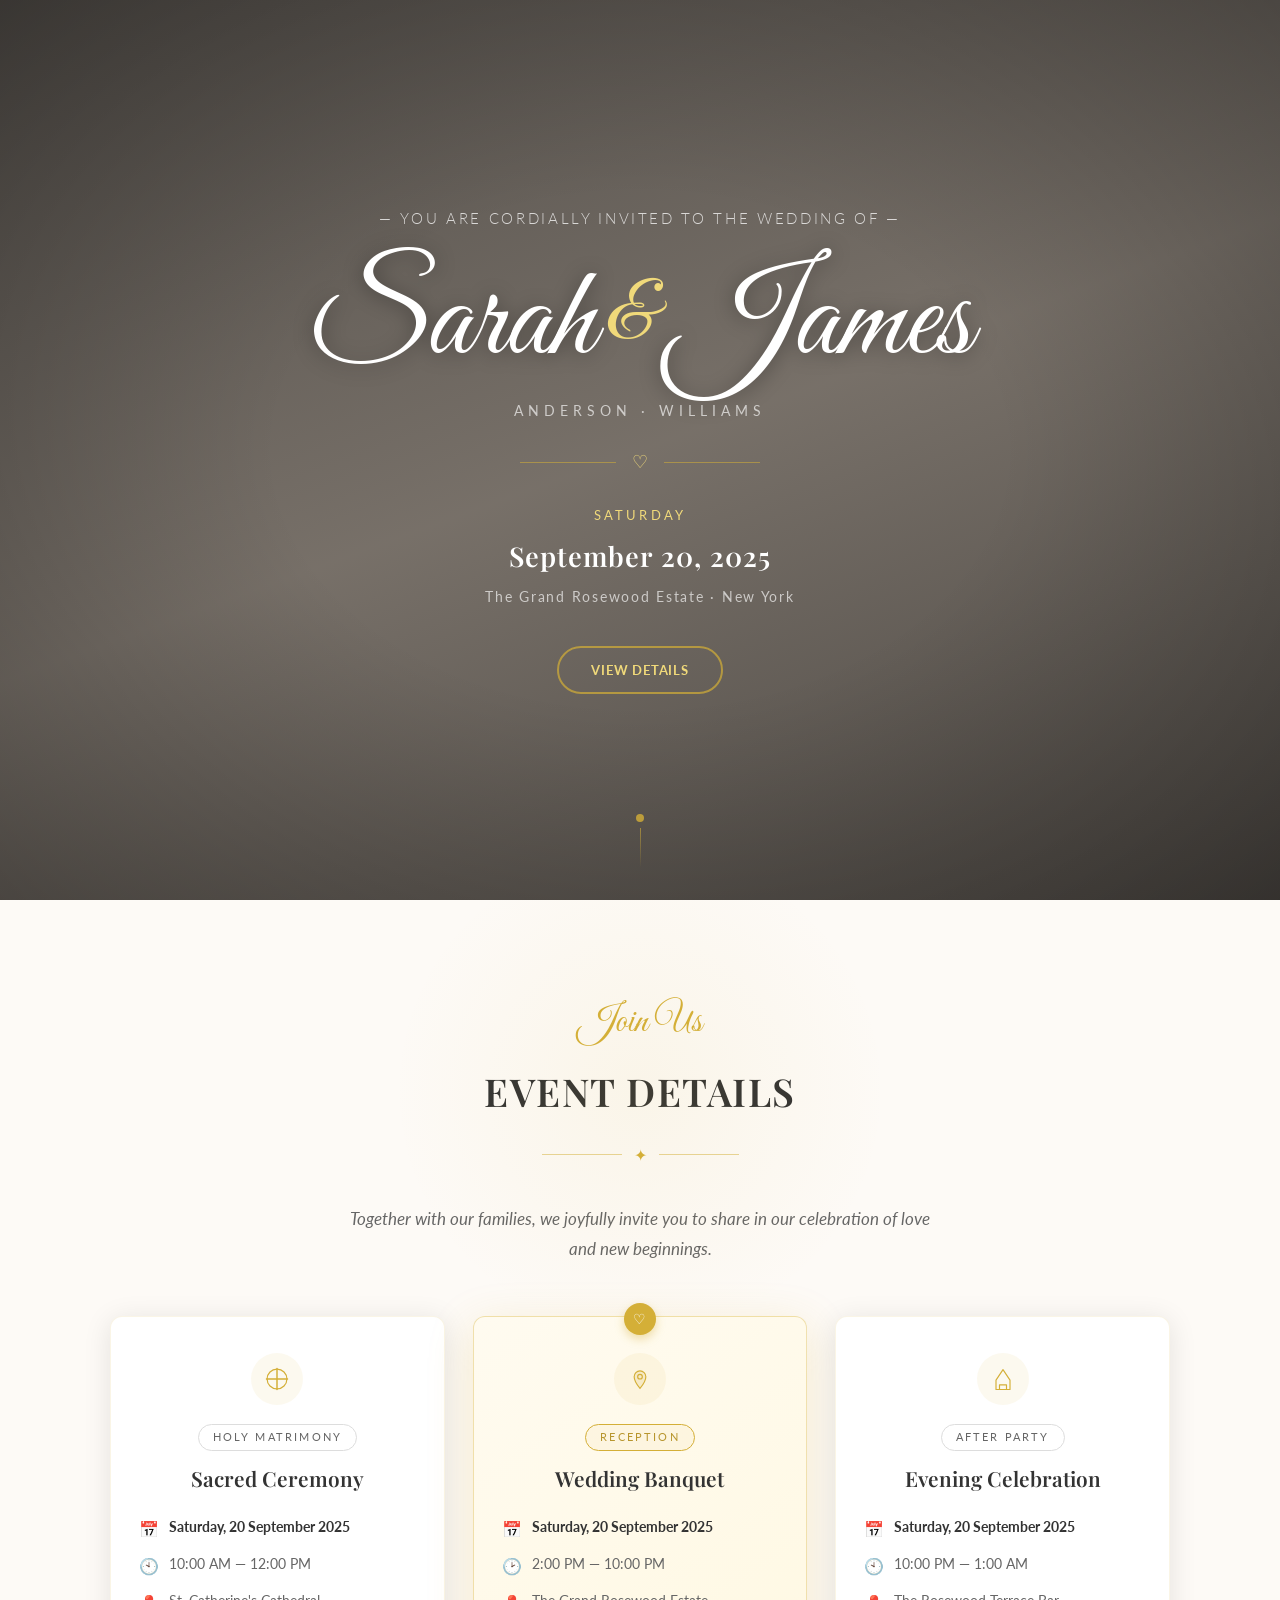
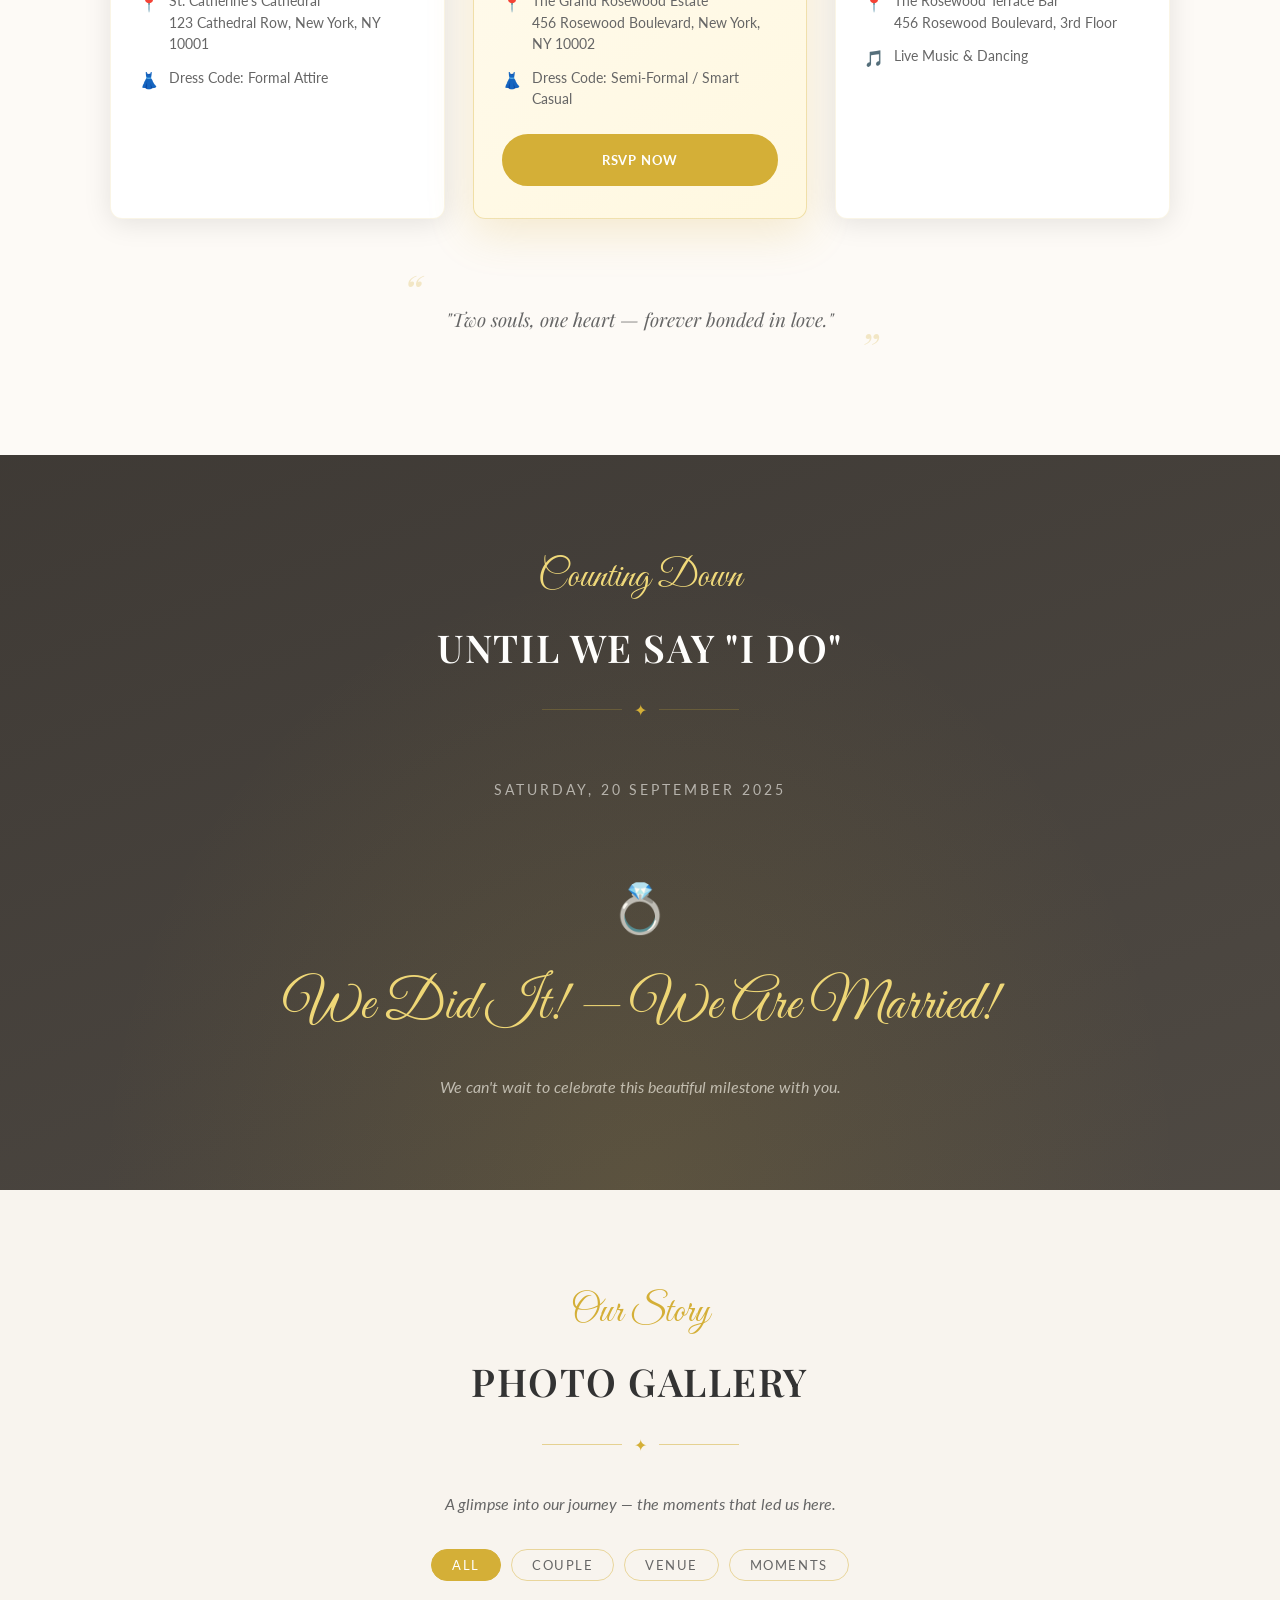
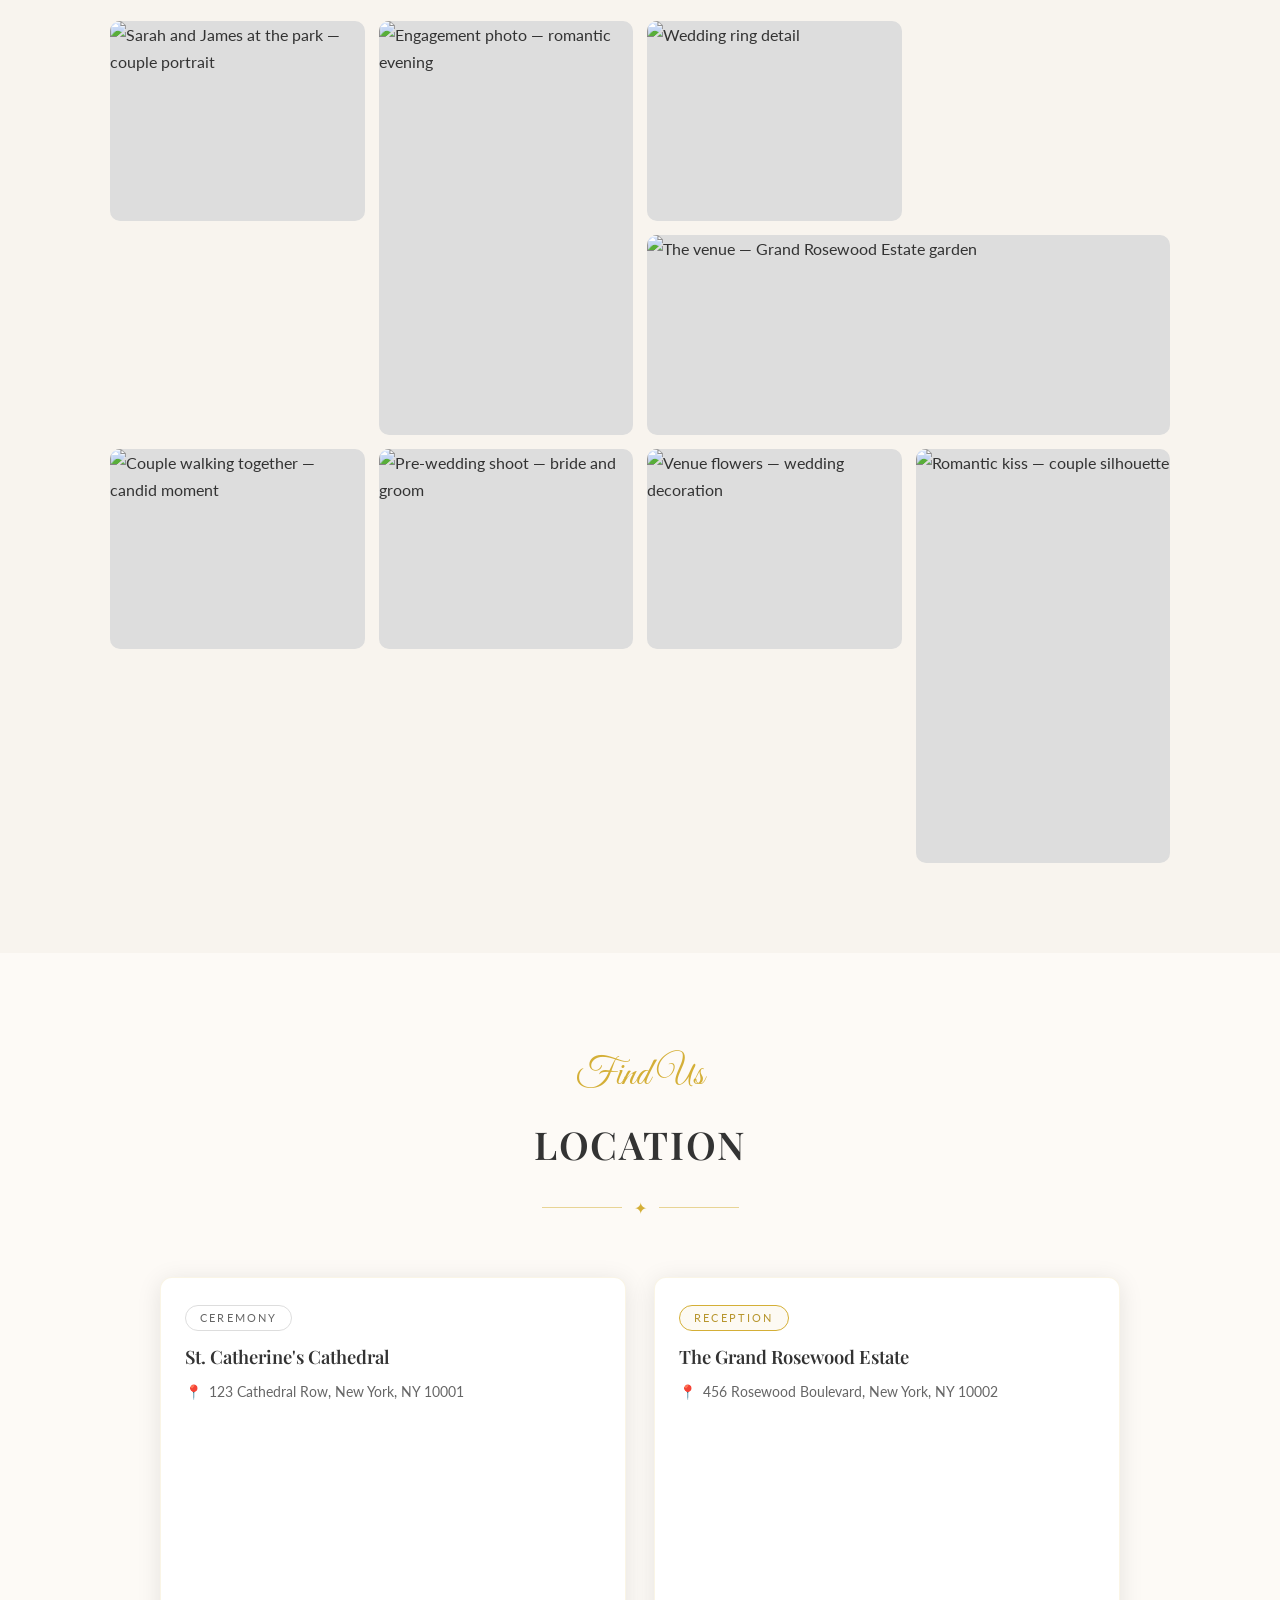
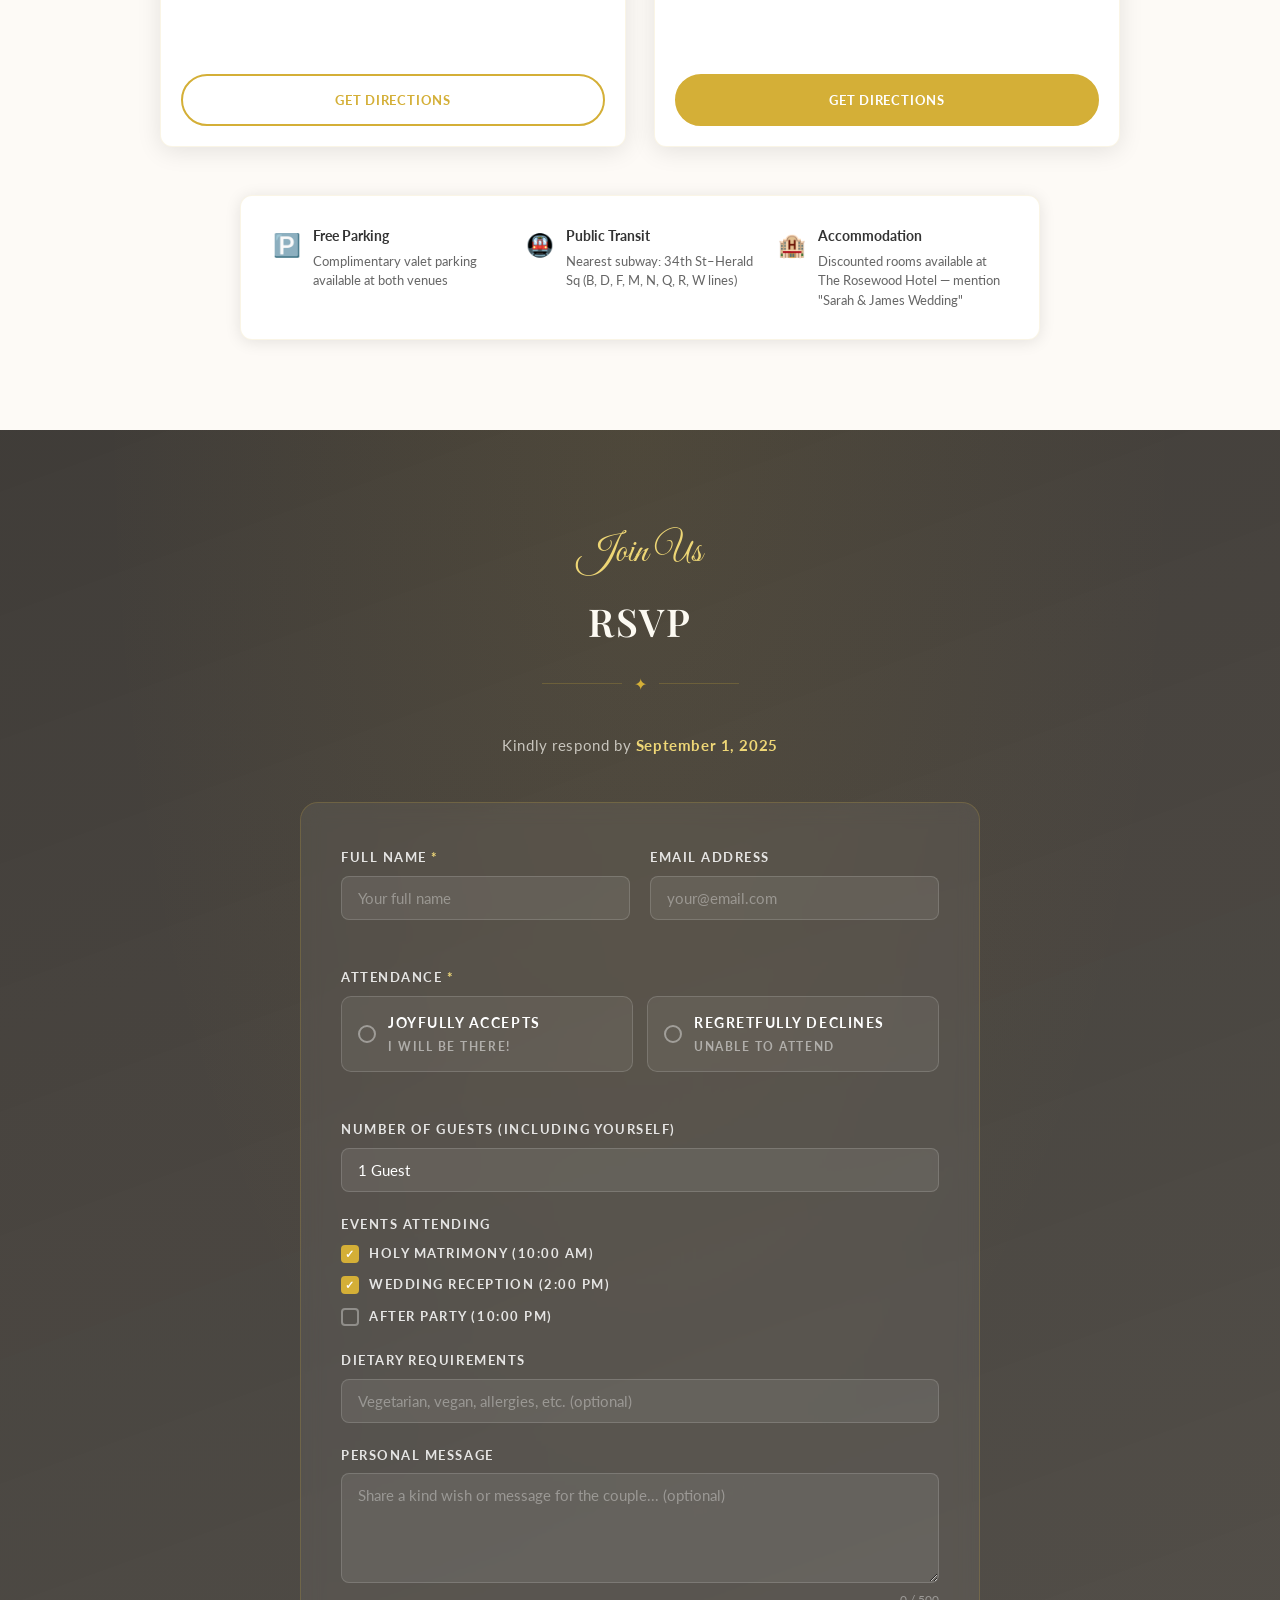
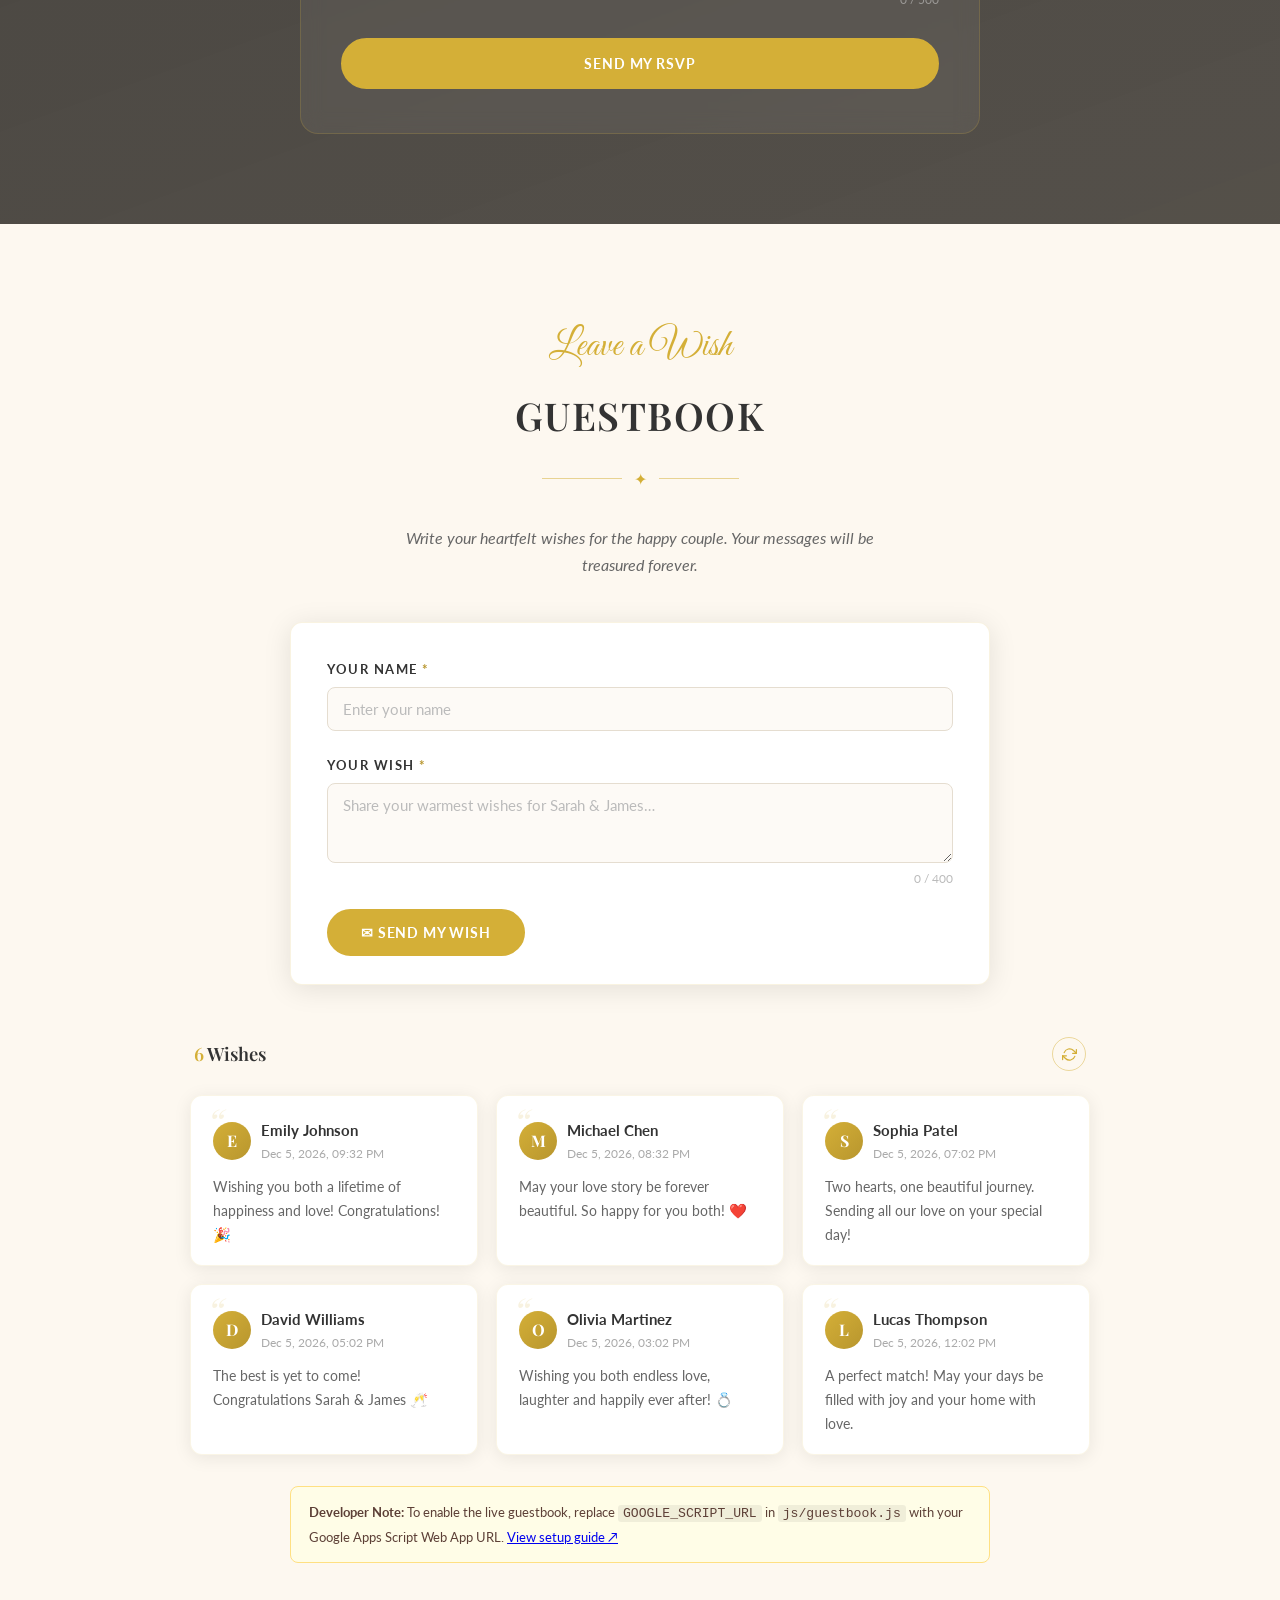
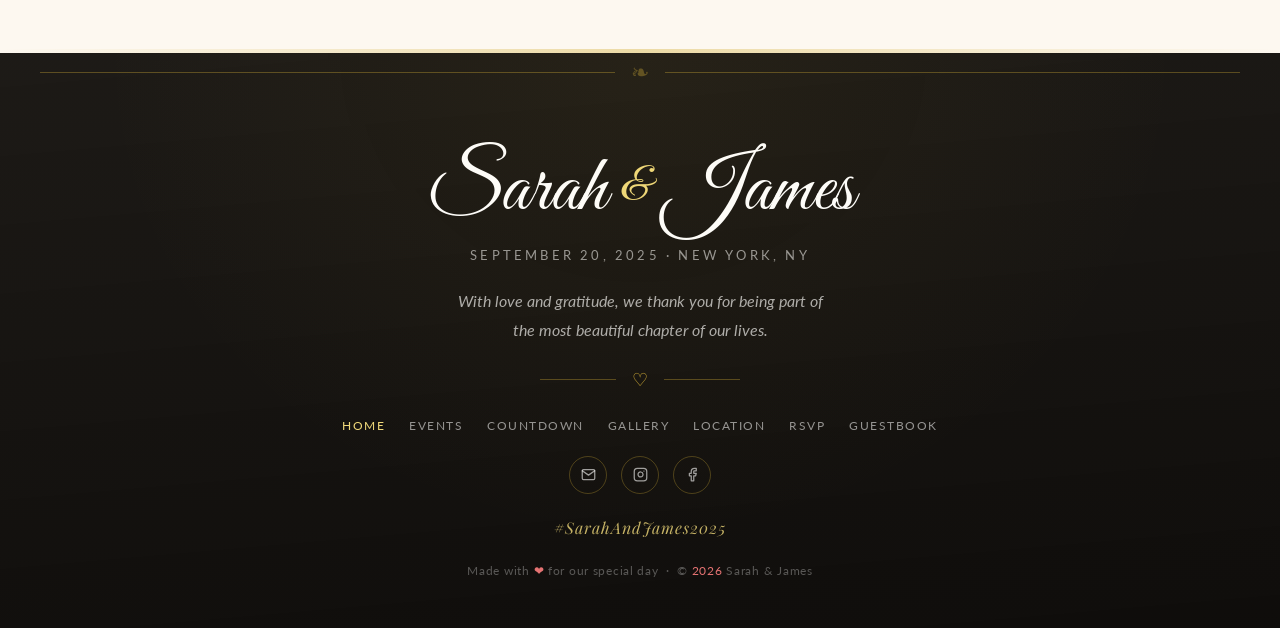
==== index.html @ 91fdfc3d "forgot index" ====
<!DOCTYPE html>
<html lang="en">
<head>
  <meta charset="UTF-8" />
  <meta name="viewport" content="width=device-width, initial-scale=1.0" />
  <title>Sarah & James — Wedding Invitation</title>
  <meta name="description" content="You are cordially invited to celebrate the wedding of Sarah & James" />

  <!-- Fonts -->
  <link rel="preconnect" href="https://fonts.googleapis.com" />
  <link rel="preconnect" href="https://fonts.gstatic.com" crossorigin />
  <link href="https://fonts.googleapis.com/css2?family=Great+Vibes&family=Playfair+Display:ital,wght@0,400;0,600;0,700;1,400&family=Lato:wght@300;400;700&display=swap" rel="stylesheet" />

  <!-- Global CSS -->
  <link rel="stylesheet" href="css/global.css" />
</head>
<body>

  <!-- Loading Screen -->
  <div id="loading-screen">
    <div class="loader-inner">
      <p class="loader-names">Sarah & James</p>
      <div class="loader-bar"><span></span></div>
    </div>
  </div>

  <!-- App Container -->
  <div id="app"></div>

  <!-- Scripts -->
  <script src="js/main.js" type="module"></script>
</body>
</html>
---- css/global.css ----
/* ===========================
   GLOBAL CSS — Wedding Invite
   =========================== */

*, *::before, *::after {
  box-sizing: border-box;
  margin: 0;
  padding: 0;
}

:root {
  --bg:        #fdfaf6;
  --gold:      #d4af37;
  --gold-dark: #b8962e;
  --gold-light:#f0d97a;
  --text:      #333;
  --text-light:#666;
  --white:     #fff;
  --shadow:    rgba(0,0,0,0.10);
  --radius:    12px;
  --max-w:     1200px;
  --section-pad: 90px 20px;
  --font-heading: 'Playfair Display', Georgia, serif;
  --font-script:  'Great Vibes', cursive;
  --font-body:    'Lato', sans-serif;
  --transition:   0.35s ease;
}

html {
  scroll-behavior: smooth;
  font-size: 16px;
}

body {
  font-family: var(--font-body);
  background: var(--bg);
  color: var(--text);
  line-height: 1.7;
  overflow-x: hidden;
}

/* ---- Loading Screen ---- */
#loading-screen {
  position: fixed;
  inset: 0;
  background: var(--bg);
  display: flex;
  align-items: center;
  justify-content: center;
  z-index: 9999;
  transition: opacity 0.6s ease, visibility 0.6s ease;
}
#loading-screen.hidden {
  opacity: 0;
  visibility: hidden;
  pointer-events: none;
}
.loader-inner { text-align: center; }
.loader-names {
  font-family: var(--font-script);
  font-size: clamp(2.4rem, 6vw, 3.8rem);
  color: var(--gold);
  margin-bottom: 18px;
  animation: pulse 1.5s ease-in-out infinite;
}
.loader-bar {
  width: 180px;
  height: 3px;
  background: #e8dfc8;
  border-radius: 99px;
  overflow: hidden;
  margin: 0 auto;
}
.loader-bar span {
  display: block;
  height: 100%;
  background: var(--gold);
  border-radius: 99px;
  animation: loading-bar 1.8s ease-in-out infinite;
}
@keyframes loading-bar {
  0%   { width: 0; margin-left: 0; }
  50%  { width: 60%; margin-left: 20%; }
  100% { width: 0; margin-left: 100%; }
}
@keyframes pulse {
  0%, 100% { opacity: 1; }
  50%       { opacity: 0.6; }
}

/* ---- Scroll Reveal ---- */
.reveal {
  opacity: 0;
  transform: translateY(36px);
  transition: opacity 0.75s ease, transform 0.75s ease;
}
.reveal.visible {
  opacity: 1;
  transform: none;
}
.reveal-delay-1 { transition-delay: 0.10s; }
.reveal-delay-2 { transition-delay: 0.22s; }
.reveal-delay-3 { transition-delay: 0.36s; }
.reveal-delay-4 { transition-delay: 0.50s; }

/* ---- Section Wrapper ---- */
.section-wrapper {
  max-width: var(--max-w);
  margin: 0 auto;
  padding: var(--section-pad);
  width: 100%;
}

/* ---- Section Title ---- */
.section-title {
  text-align: center;
  margin-bottom: 56px;
}
.section-title .script-label {
  display: block;
  font-family: var(--font-script);
  font-size: clamp(1.8rem, 4vw, 2.4rem);
  color: var(--gold);
  margin-bottom: 4px;
}
.section-title h2 {
  font-family: var(--font-heading);
  font-size: clamp(1.7rem, 4vw, 2.4rem);
  font-weight: 600;
  color: var(--text);
  letter-spacing: 0.04em;
  text-transform: uppercase;
}
.section-title .divider {
  display: flex;
  align-items: center;
  justify-content: center;
  gap: 12px;
  margin-top: 16px;
}
.section-title .divider::before,
.section-title .divider::after {
  content: '';
  flex: 1;
  max-width: 80px;
  height: 1px;
  background: var(--gold);
  opacity: 0.5;
}
.section-title .divider-icon {
  font-size: 1rem;
  color: var(--gold);
}

/* ---- Buttons ---- */
.btn {
  display: inline-block;
  padding: 13px 36px;
  border-radius: 50px;
  font-family: var(--font-body);
  font-size: 0.95rem;
  font-weight: 700;
  letter-spacing: 0.06em;
  text-transform: uppercase;
  cursor: pointer;
  border: 2px solid transparent;
  transition: all var(--transition);
  text-decoration: none;
}
.btn-primary {
  background: var(--gold);
  color: var(--white);
  border-color: var(--gold);
}
.btn-primary:hover {
  background: var(--gold-dark);
  border-color: var(--gold-dark);
  transform: translateY(-2px);
  box-shadow: 0 8px 22px rgba(212,175,55,0.35);
}
.btn-outline {
  background: transparent;
  color: var(--gold);
  border-color: var(--gold);
}
.btn-outline:hover {
  background: var(--gold);
  color: var(--white);
  transform: translateY(-2px);
}

/* ---- Ornament / Separator ---- */
.ornament {
  text-align: center;
  margin: 8px 0;
  font-size: 1.3rem;
  color: var(--gold);
  opacity: 0.7;
  letter-spacing: 0.3em;
}

/* ---- Scrollbar ---- */
::-webkit-scrollbar { width: 6px; }
::-webkit-scrollbar-track { background: var(--bg); }
::-webkit-scrollbar-thumb { background: var(--gold); border-radius: 99px; }

/* ---- Selection ---- */
::selection { background: var(--gold-light); color: var(--text); }

/* ---- Responsive helpers ---- */
@media (max-width: 768px) {
  :root { --section-pad: 60px 18px; }
  .section-title { margin-bottom: 36px; }
}
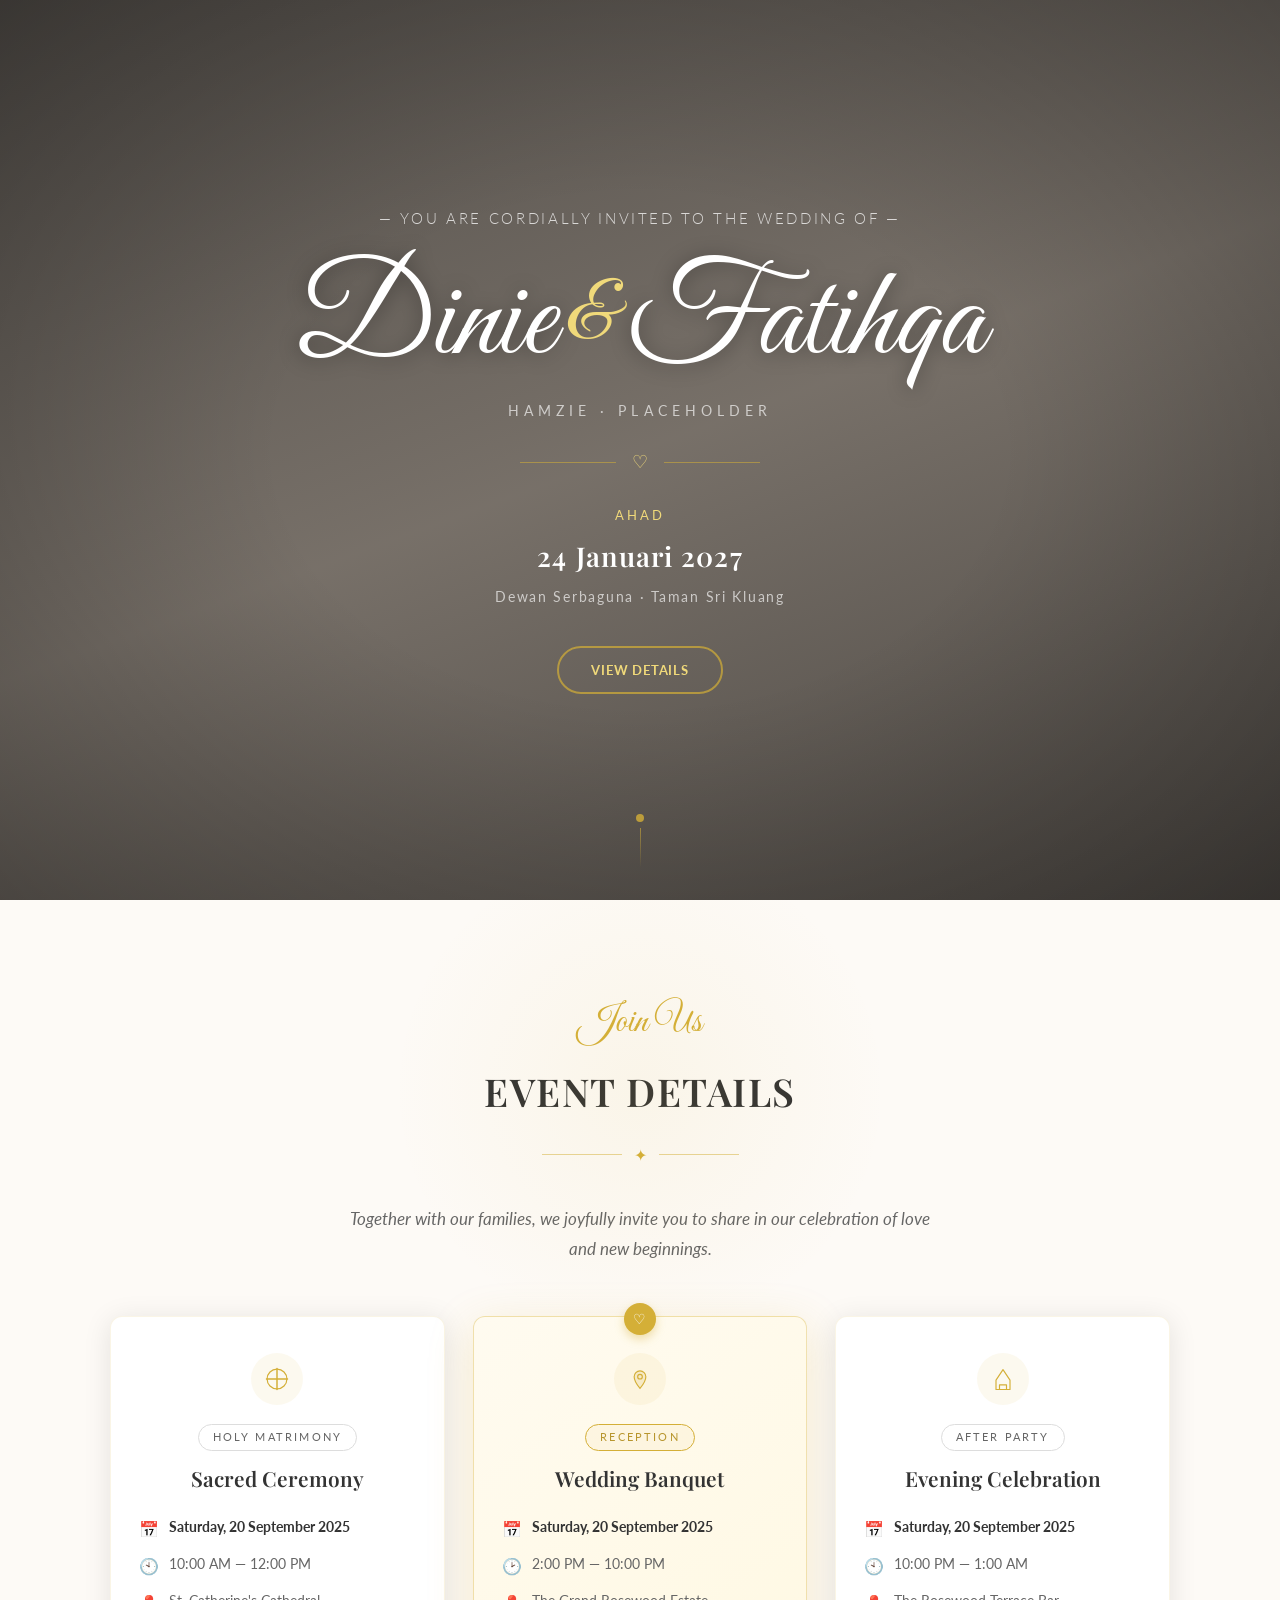
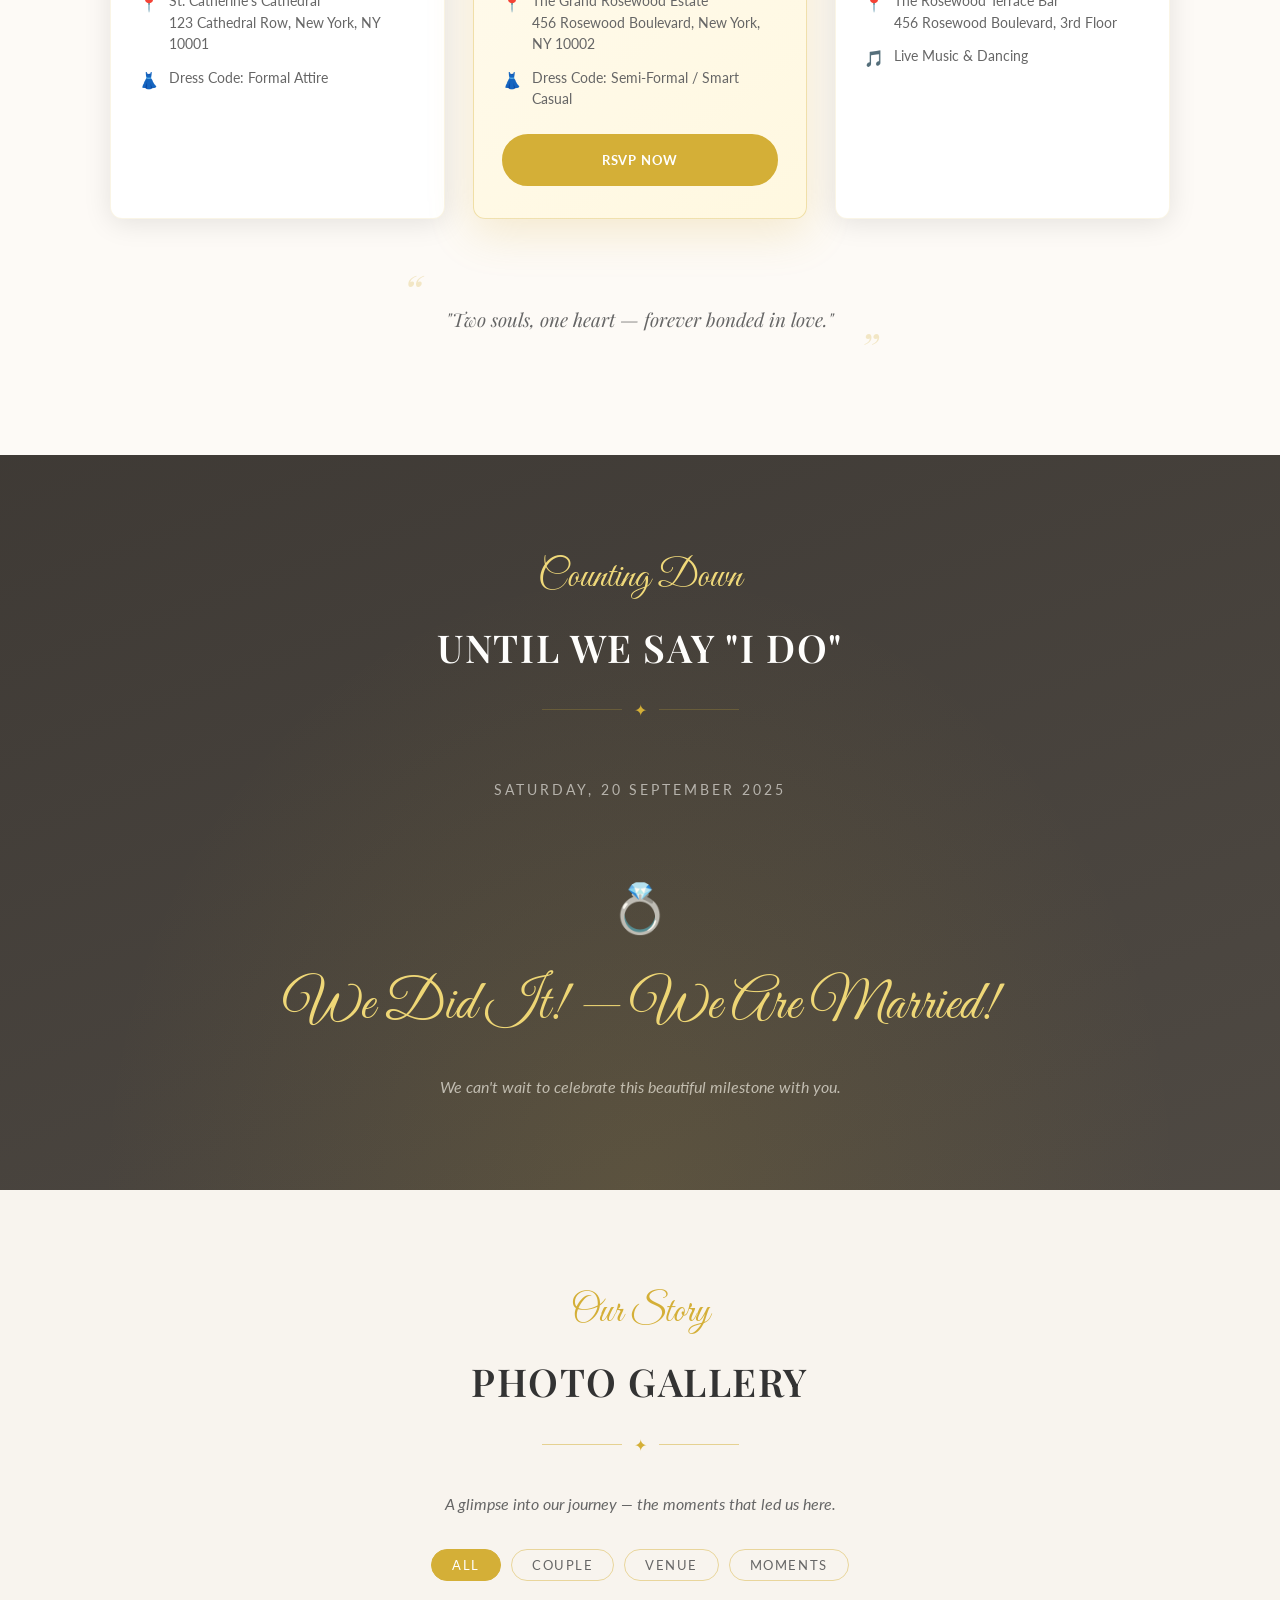
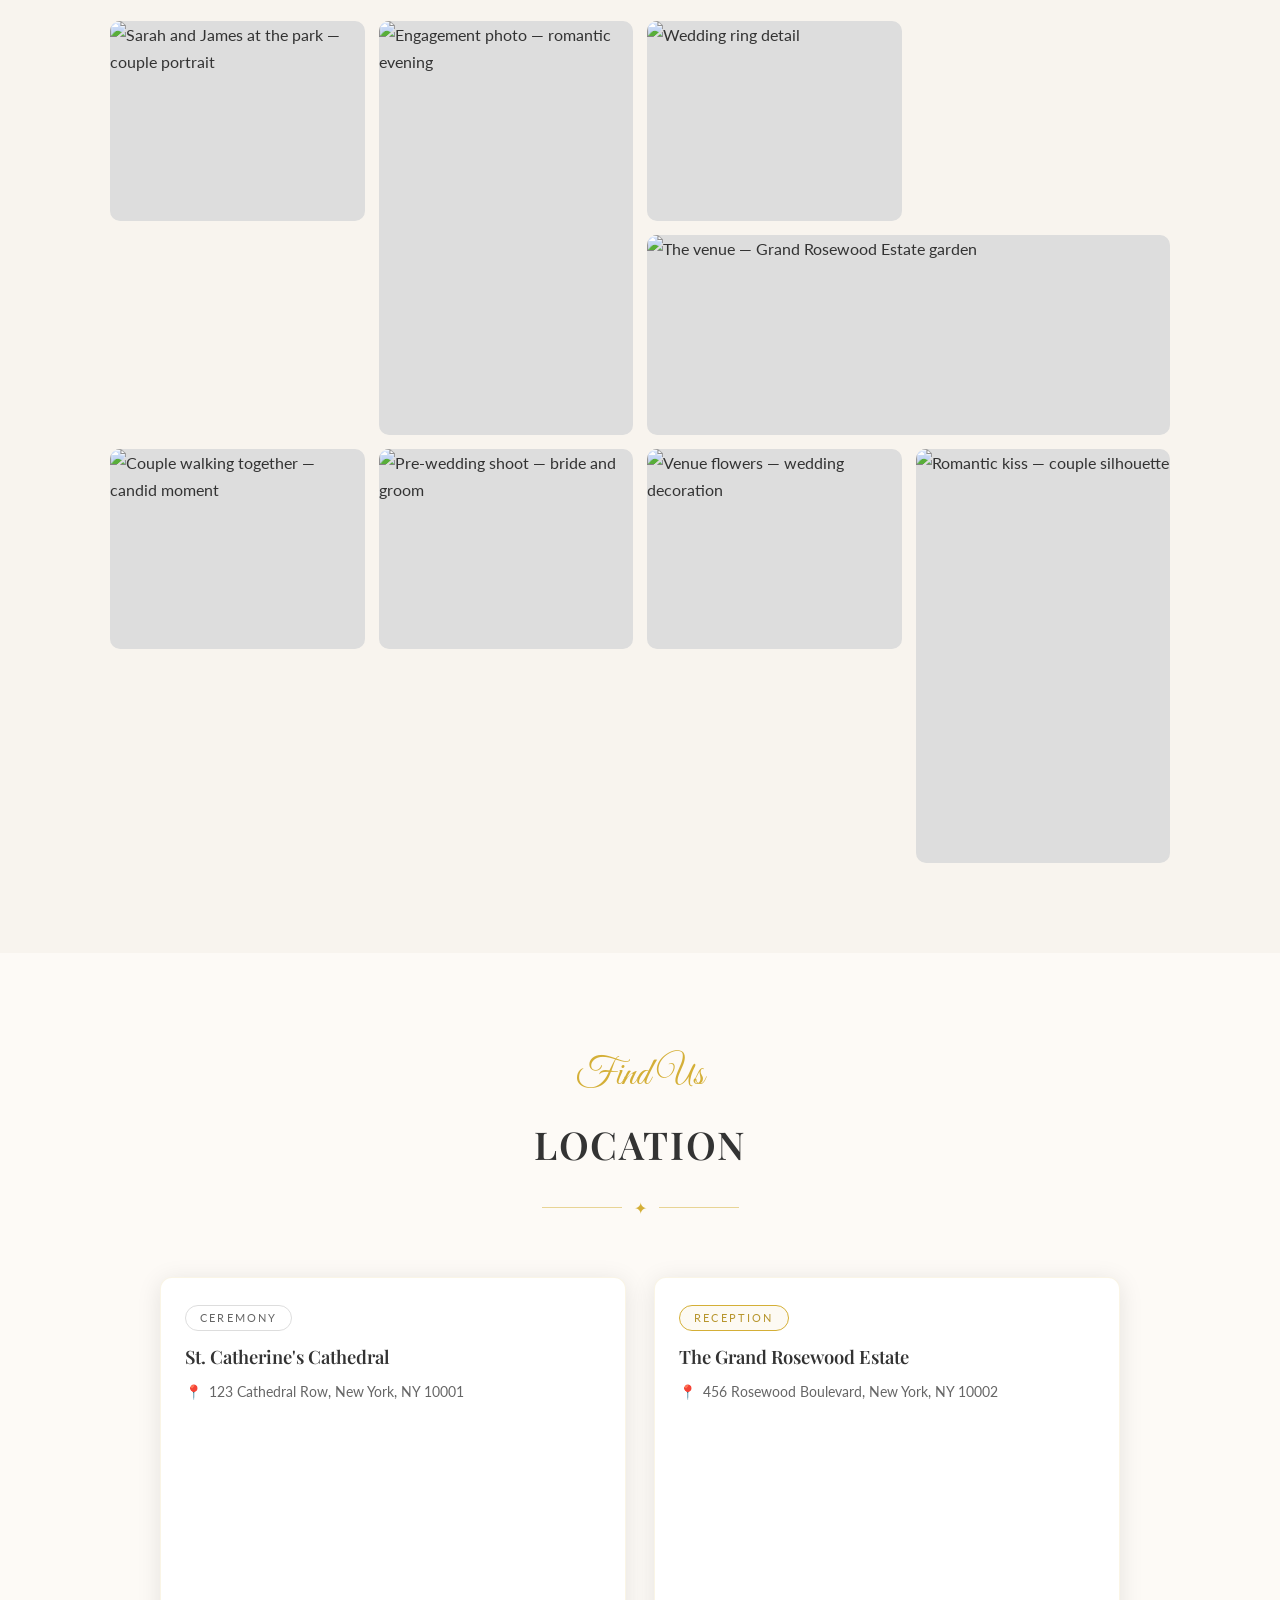
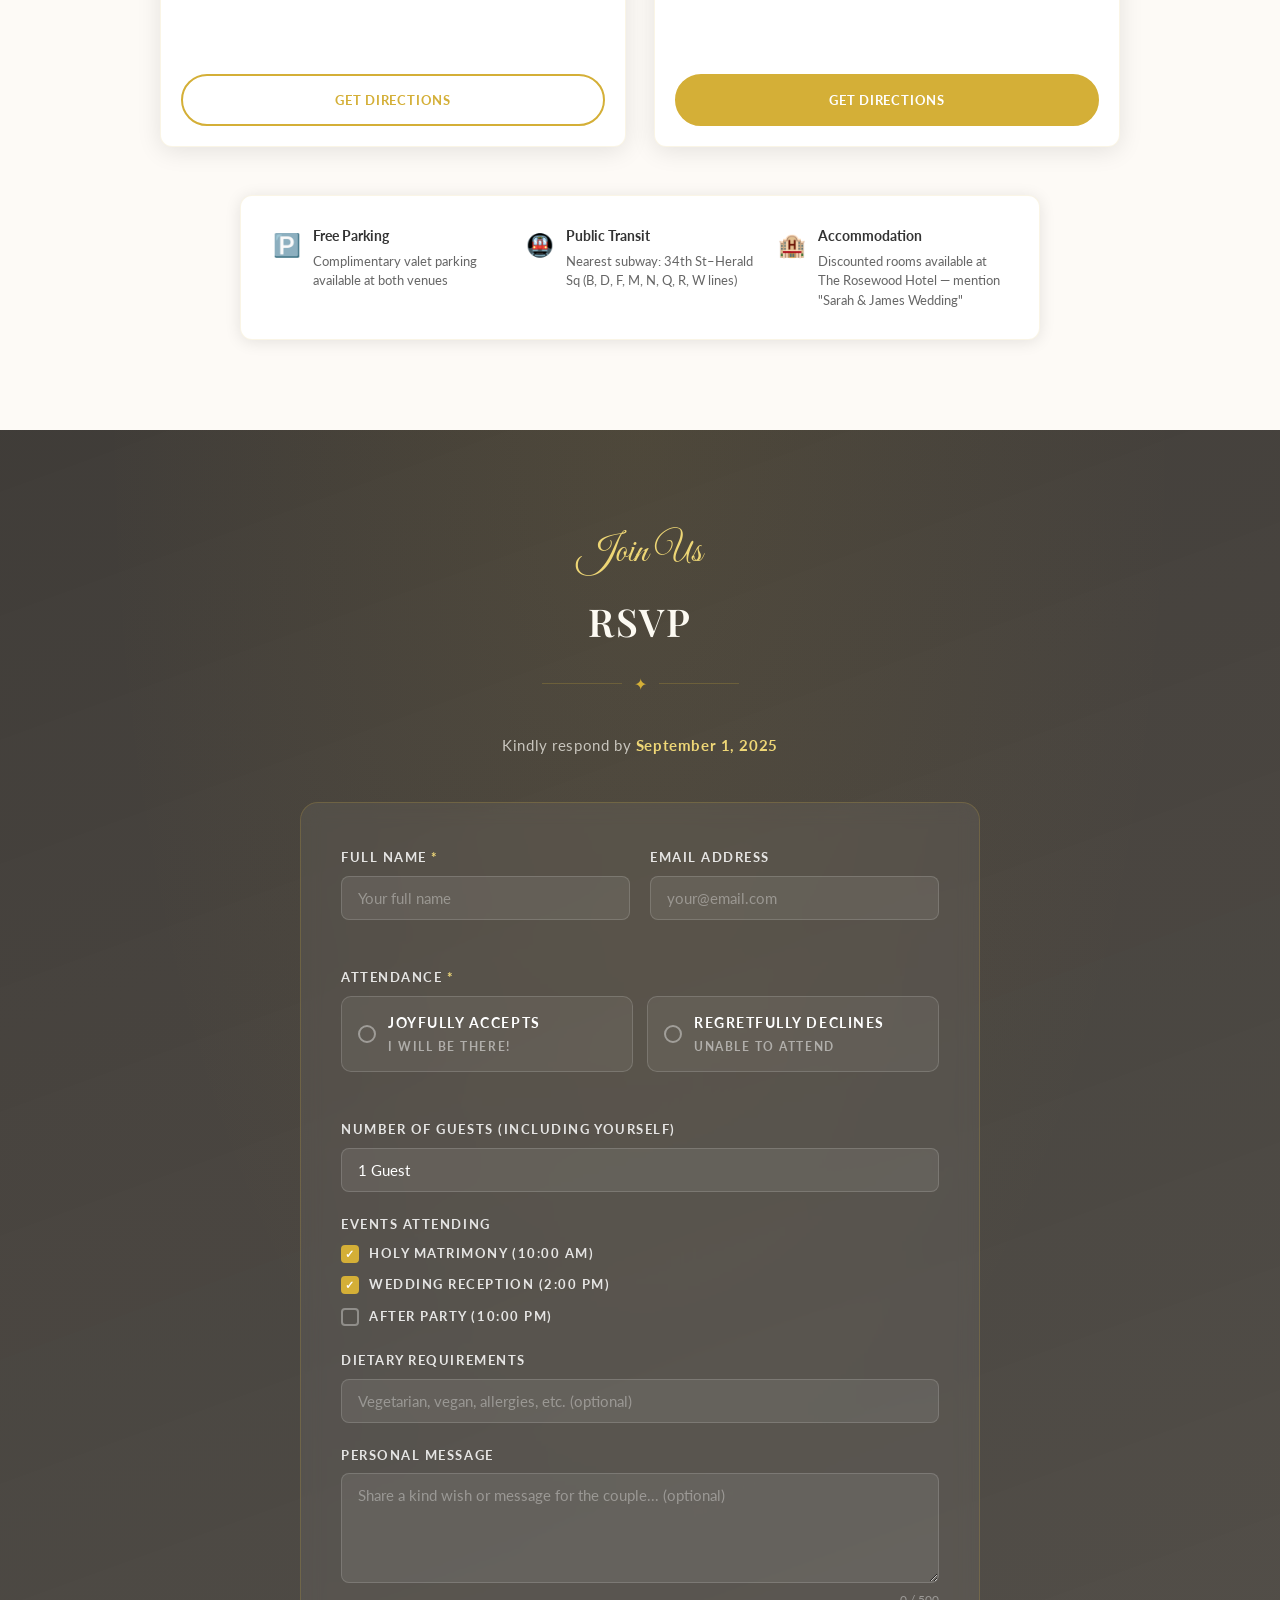
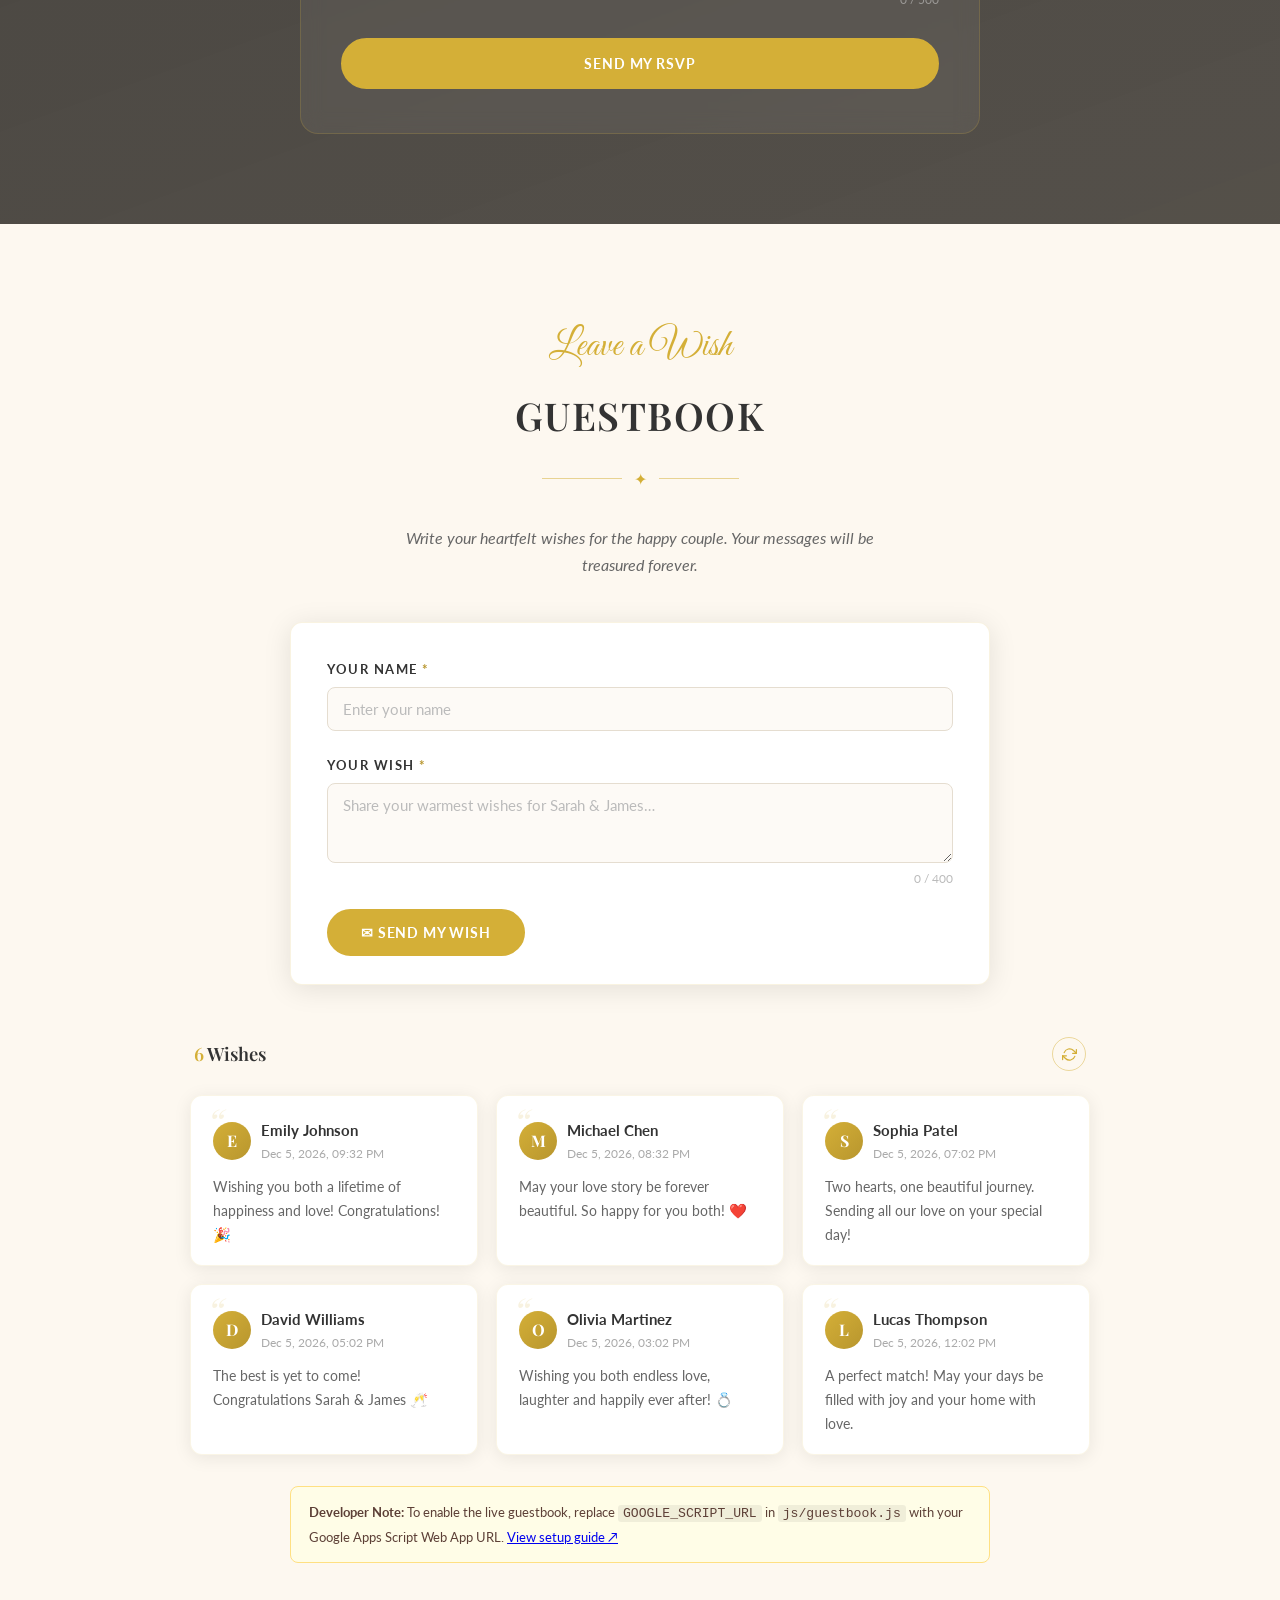
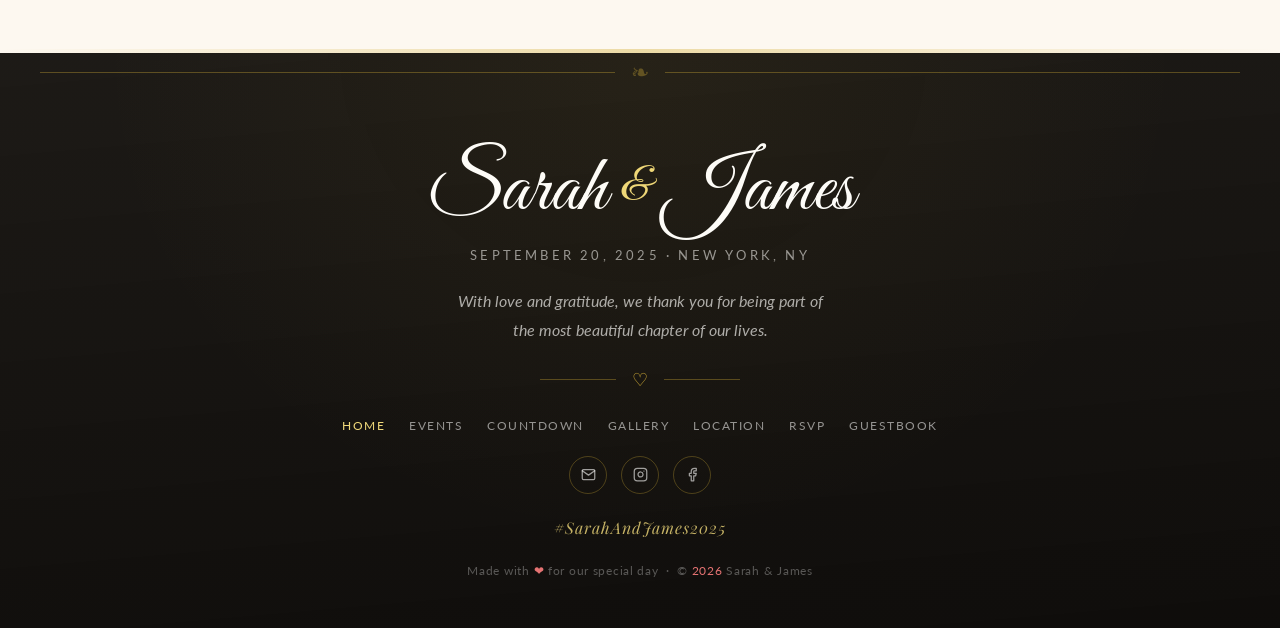
==== commit db85b9f2: "change details" ====
--- a/index.html
+++ b/index.html
@@ -3,7 +3,7 @@
 <head>
   <meta charset="UTF-8" />
   <meta name="viewport" content="width=device-width, initial-scale=1.0" />
-  <title>Sarah & James — Wedding Invitation</title>
+  <title>Dinie & Fatihqa — Wedding Invitation</title>
   <meta name="description" content="You are cordially invited to celebrate the wedding of Sarah & James" />
 
   <!-- Fonts -->
@@ -19,7 +19,7 @@
   <!-- Loading Screen -->
   <div id="loading-screen">
     <div class="loader-inner">
-      <p class="loader-names">Sarah & James</p>
+      <p class="loader-names">Dinie & Fatihqa</p>
       <div class="loader-bar"><span></span></div>
     </div>
   </div>
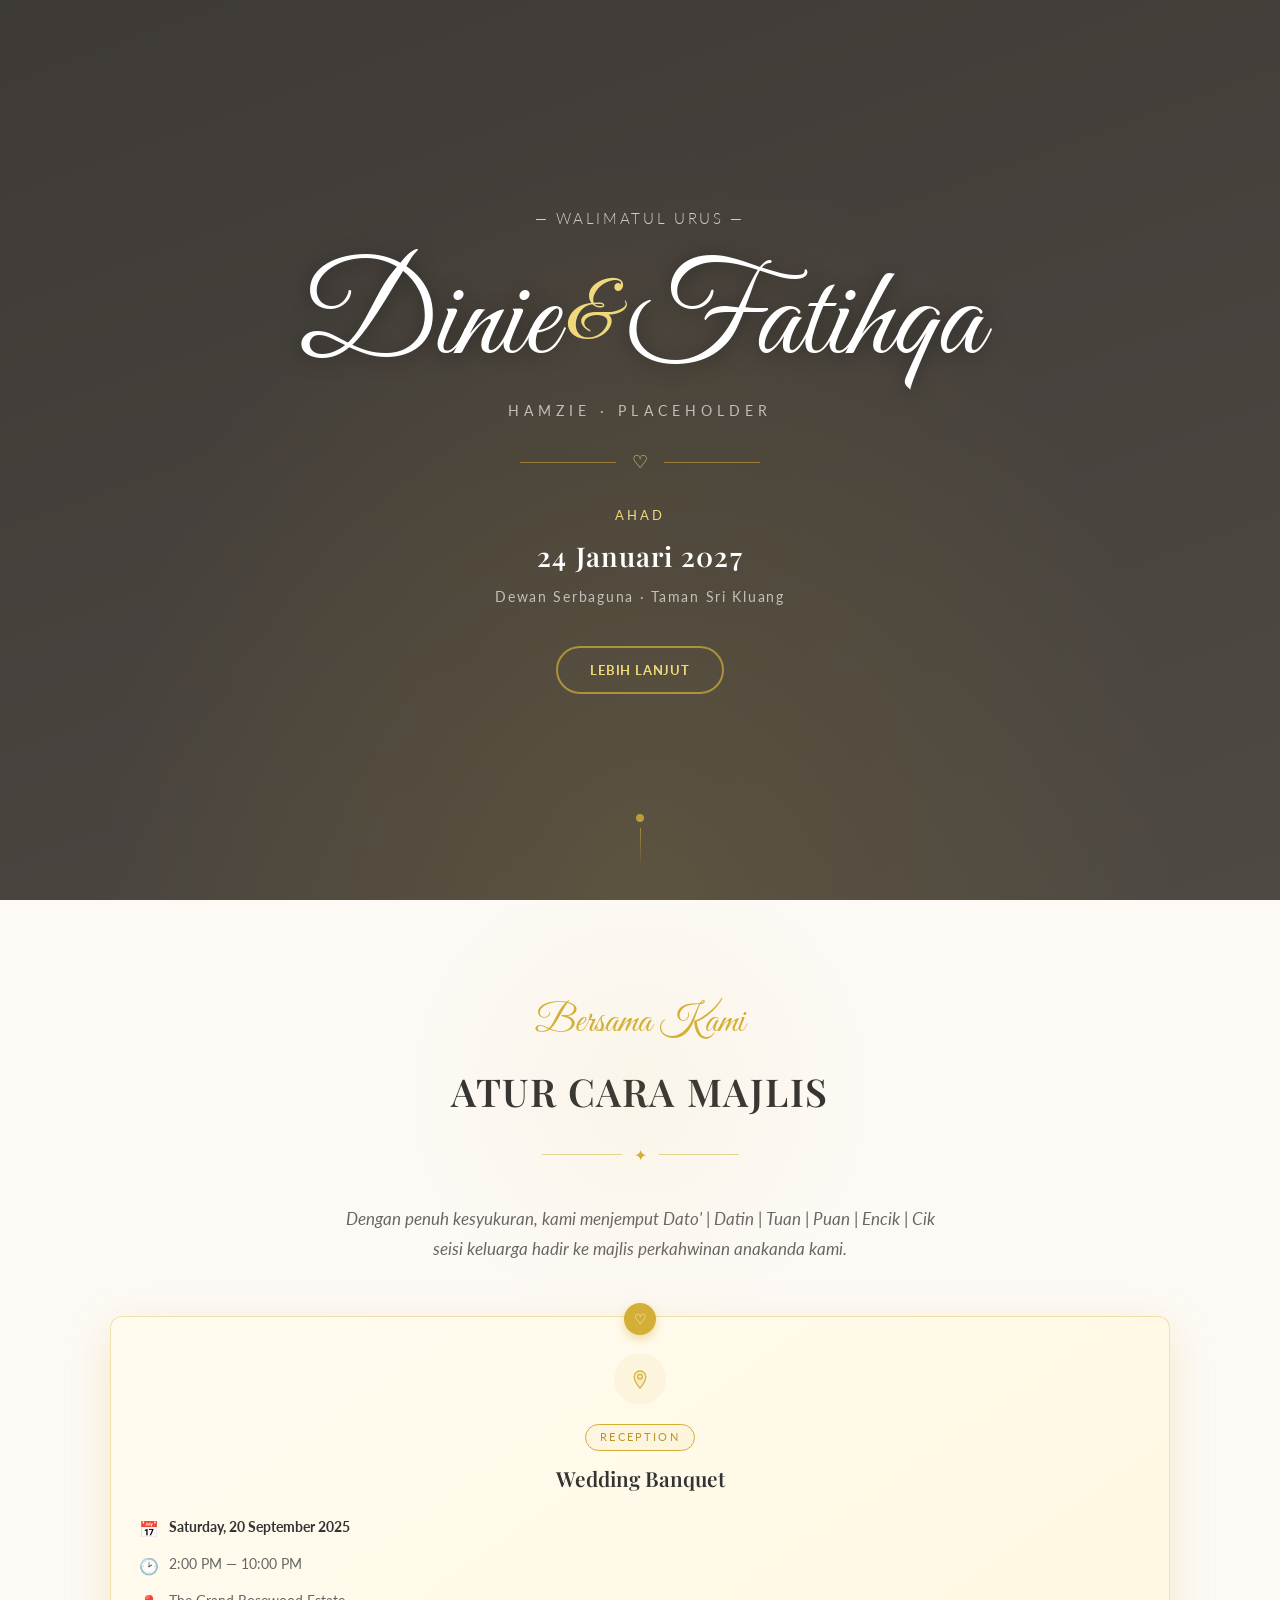
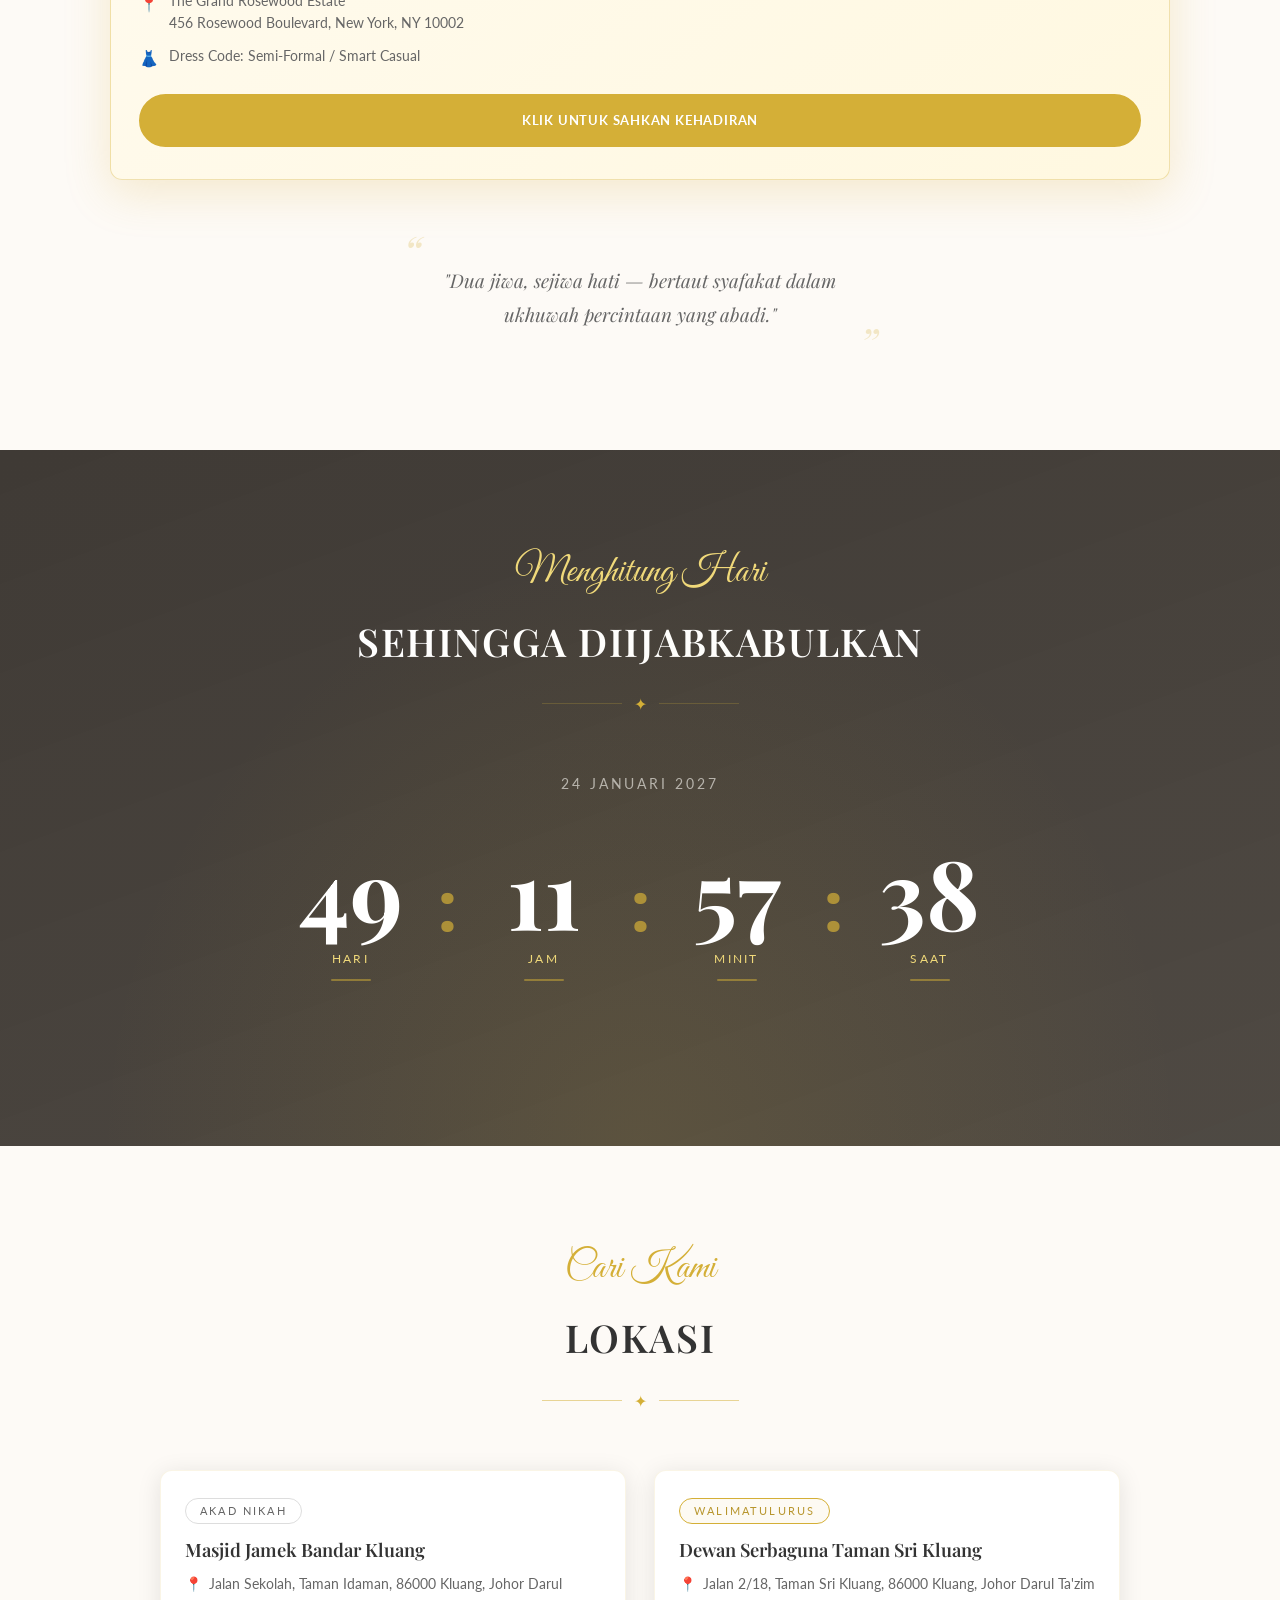
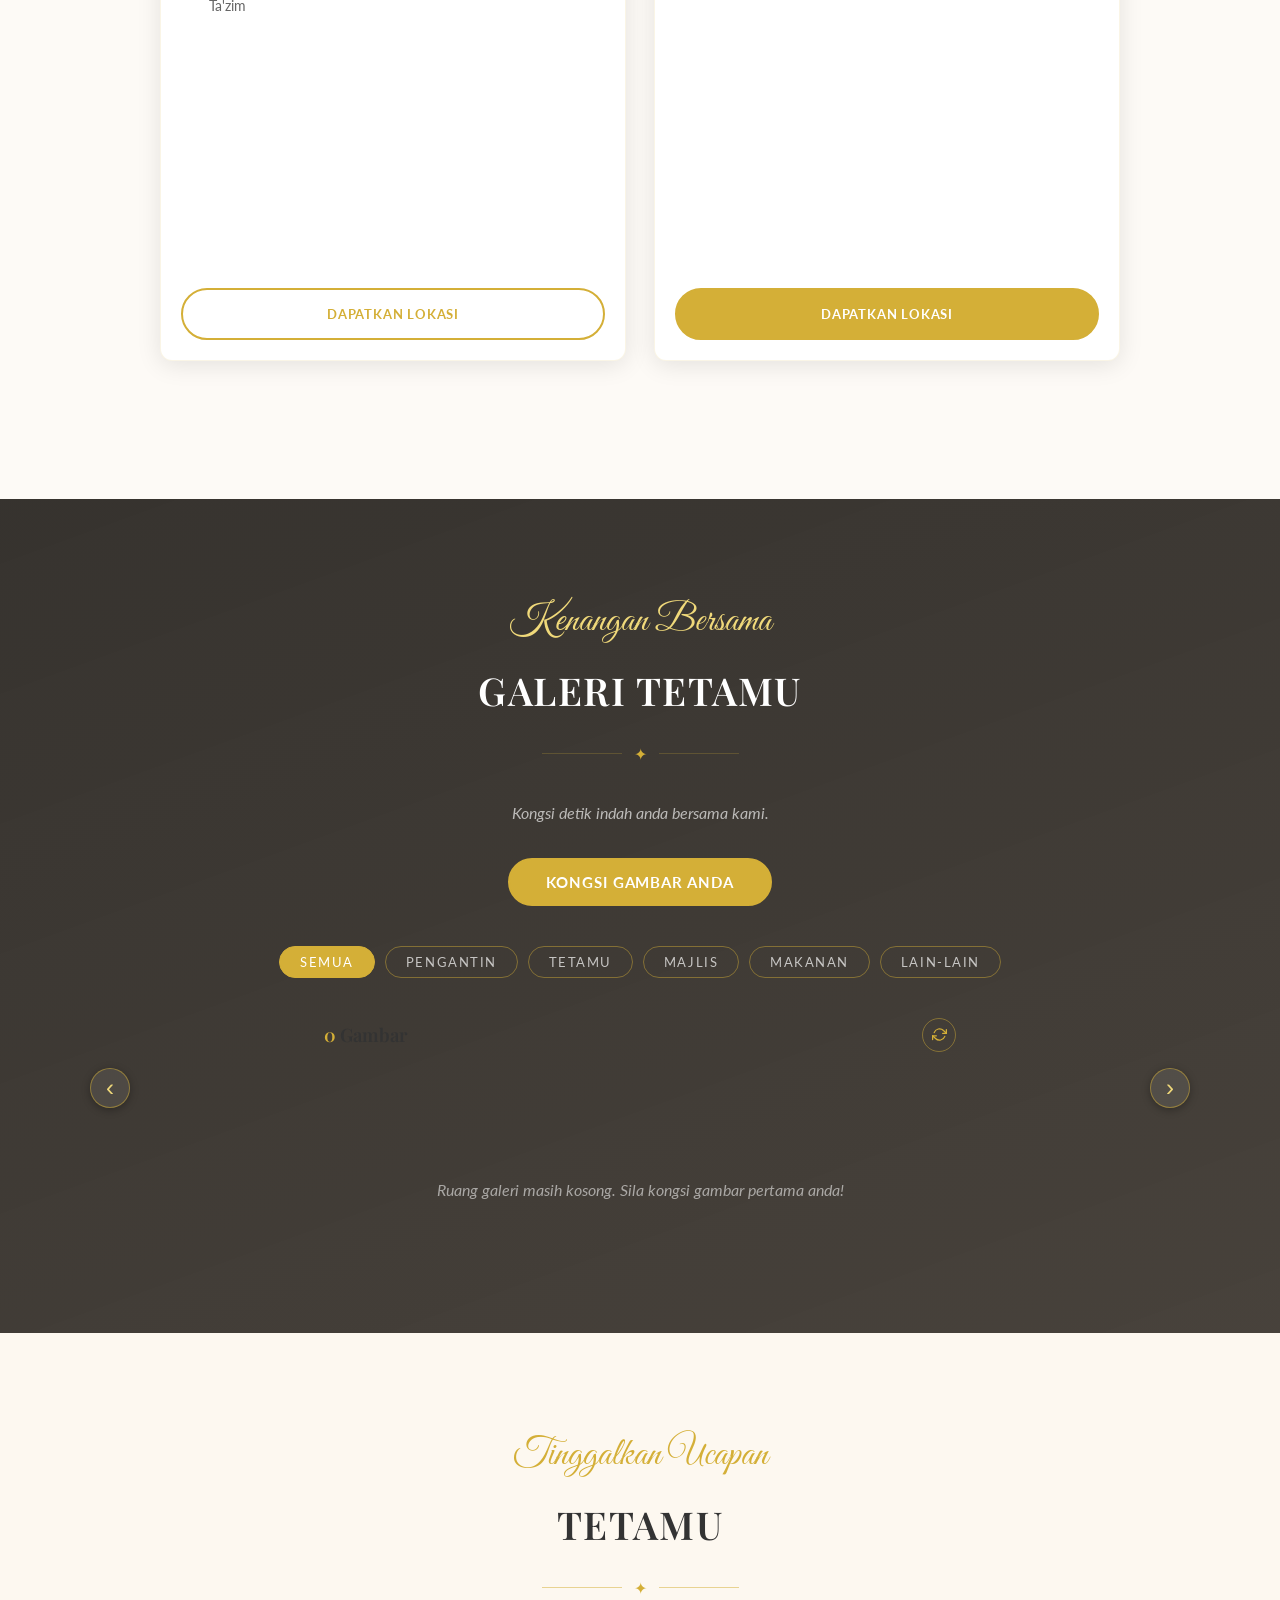
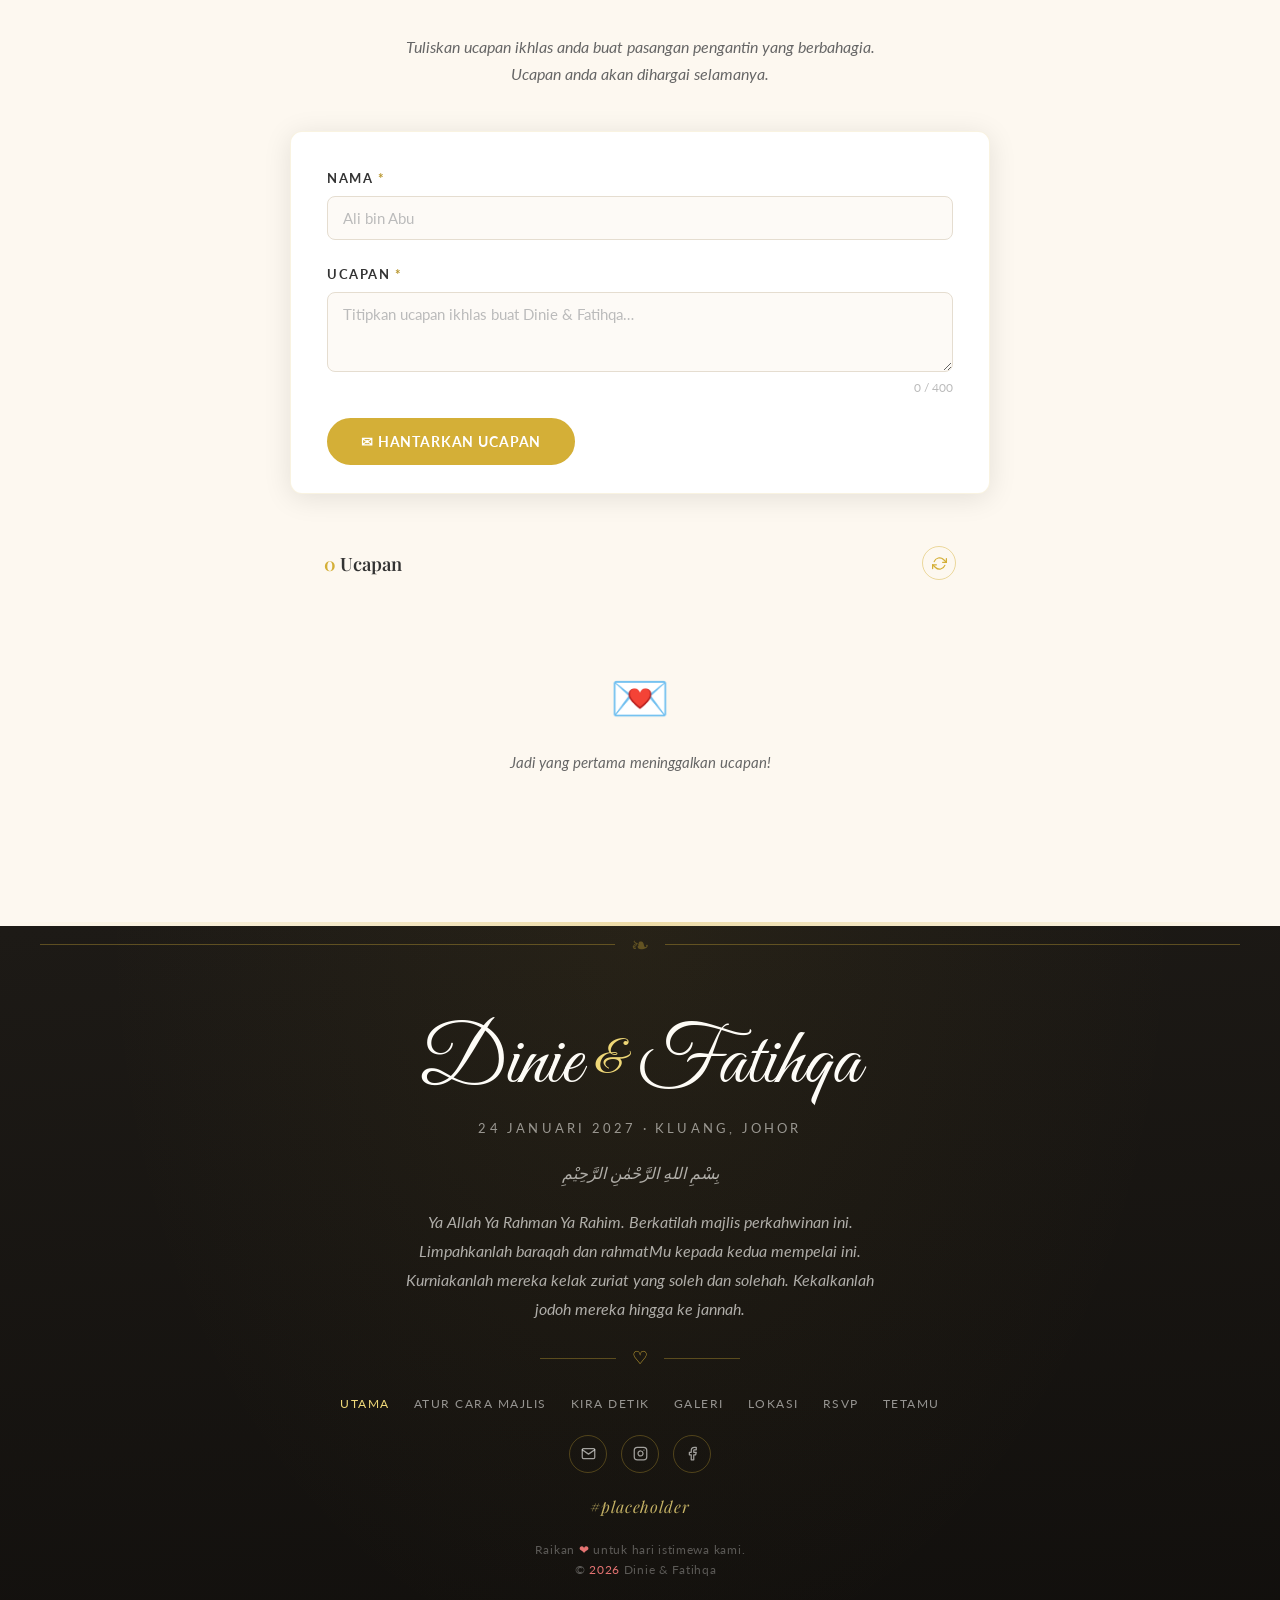
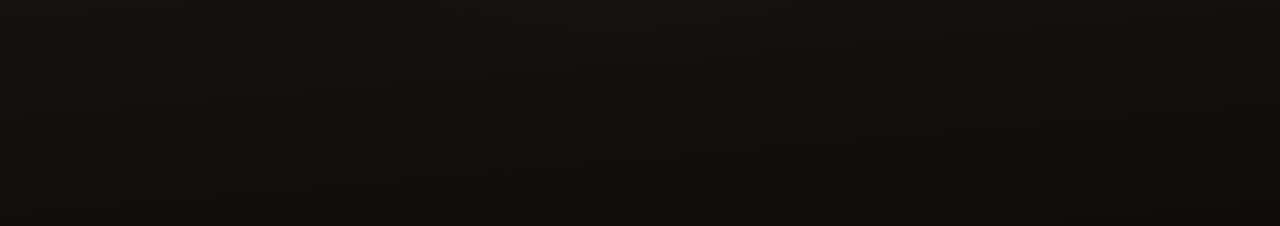
==== commit 15639143: "position" ====
--- a/index.html
+++ b/index.html
@@ -4,7 +4,7 @@
   <meta charset="UTF-8" />
   <meta name="viewport" content="width=device-width, initial-scale=1.0" />
   <title>Dinie & Fatihqa — Wedding Invitation</title>
-  <meta name="description" content="You are cordially invited to celebrate the wedding of Sarah & James" />
+  <meta name="description" content="Anda telah dijemput untuk meraikan perkahwinan Dinie dan Fatihqa" />
 
   <!-- Fonts -->
   <link rel="preconnect" href="https://fonts.googleapis.com" />
